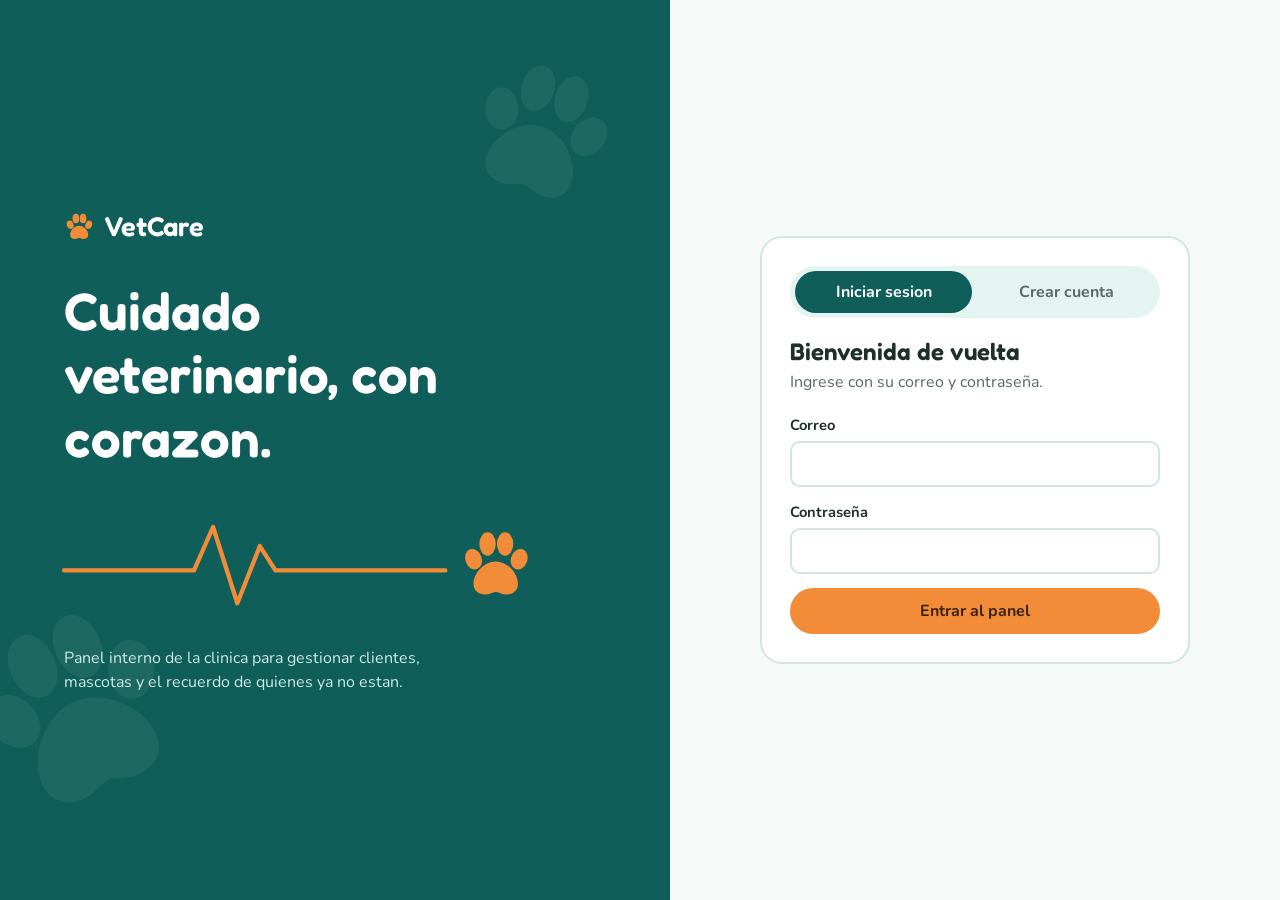
==== VetCare.Api/wwwroot/panel.html @ 8cc8a95c "VetCare: avance del proyecto" ====
<!DOCTYPE html>
<html lang="es">
<head>
  <meta charset="utf-8">
  <meta name="viewport" content="width=device-width, initial-scale=1">
  <title>VetCare | Panel</title>
  <link rel="preconnect" href="https://fonts.googleapis.com">
  <link rel="preconnect" href="https://fonts.gstatic.com" crossorigin>
  <link href="https://fonts.googleapis.com/css2?family=Fredoka:wght@500;600&family=Nunito:wght@400;600;700&display=swap" rel="stylesheet">
  <link rel="stylesheet" href="css/estilos.css">
</head>
<body>
  <svg width="0" height="0" style="position:absolute" aria-hidden="true">
    <symbol id="huella" viewBox="0 0 64 64">
      <ellipse cx="13" cy="29" rx="7" ry="9" transform="rotate(-20 13 29)"/>
      <ellipse cx="25" cy="16" rx="7" ry="10"/>
      <ellipse cx="40" cy="16" rx="7" ry="10"/>
      <ellipse cx="52" cy="29" rx="7" ry="9" transform="rotate(20 52 29)"/>
      <path d="M32 31c-10 0-19 10-19 19 0 7 6 10 12 9 4-1 5-2 7-2s3 1 7 2c6 1 12-2 12-9 0-9-9-19-19-19z"/>
    </symbol>
  </svg>

  <header class="barra">
    <div class="logotipo"><svg class="icono"><use href="#huella"/></svg> VetCare</div>
    <nav class="pestanas" role="tablist" aria-label="Secciones">
      <button class="pestana" role="tab" aria-selected="true" data-vista="clientes">Clientes</button>
      <button class="pestana" role="tab" aria-selected="false" data-vista="mascotas">Mascotas</button>
      <button class="pestana" role="tab" aria-selected="false" data-vista="memorial">Memorial</button>
    </nav>
    <div class="usuario">
      <span class="usuario__nombre" id="nombreUsuario"></span>
      <span class="insignia" id="rolUsuario"></span>
      <button class="boton boton--suave boton--chico" id="botonSalir" type="button">Cerrar sesion</button>
    </div>
  </header>

  <main class="contenido">
    <!-- ===== Clientes ===== -->
    <section id="vista-clientes">
      <div class="encabezado-vista">
        <div>
          <h2>Clientes</h2>
          <p>Dueños de las mascotas que atiende la clinica.</p>
        </div>
        <div class="herramientas">
          <input id="buscarCliente" type="search" placeholder="Buscar por nombre o documento" aria-label="Buscar cliente">
          <button class="boton boton--naranja" id="botonNuevoCliente" type="button" data-escritura>Nuevo cliente</button>
        </div>
      </div>
      <div class="tabla-envoltura">
        <table>
          <thead><tr><th>Nombre</th><th>Documento</th><th>Telefono</th><th>Correo</th><th></th></tr></thead>
          <tbody id="cuerpoClientes"></tbody>
        </table>
      </div>
      <div id="vacioClientes" class="vacio" hidden>
        <svg class="icono"><use href="#huella"/></svg>
        <p>Todavia no hay clientes que coincidan. Registre el primero con el boton Nuevo cliente.</p>
      </div>
    </section>

    <!-- ===== Mascotas ===== -->
    <section id="vista-mascotas" hidden>
      <div class="encabezado-vista">
        <div>
          <h2>Mascotas</h2>
          <p>Pacientes activos de la clinica.</p>
        </div>
        <div class="herramientas">
          <select id="filtroCliente" aria-label="Filtrar por cliente"><option value="">Todos los clientes</option></select>
          <button class="boton boton--naranja" id="botonNuevaMascota" type="button" data-escritura>Nueva mascota</button>
        </div>
      </div>
      <div id="cuadriculaMascotas" class="cuadricula"></div>
      <div id="vacioMascotas" class="vacio" hidden>
        <svg class="icono"><use href="#huella"/></svg>
        <p>No hay mascotas activas para este filtro.</p>
      </div>
    </section>

    <!-- ===== Memorial ===== -->
    <section id="vista-memorial" hidden>
      <div class="encabezado-vista">
        <div>
          <h2>Memorial</h2>
          <p>Mascotas que ya no estan. Su historial se conserva y nunca se borra.</p>
        </div>
      </div>
      <div id="cuadriculaMemorial" class="cuadricula"></div>
      <div id="vacioMemorial" class="vacio" hidden>
        <svg class="icono"><use href="#huella"/></svg>
        <p>El memorial esta vacio.</p>
      </div>
    </section>
  </main>

  <!-- ===== Dialogo cliente ===== -->
  <dialog id="dialogoCliente">
    <form id="formCliente" novalidate>
      <div class="dialogo__cabecera"><h3 id="tituloCliente">Nuevo cliente</h3></div>
      <div class="dialogo__cuerpo">
        <p class="mensaje-error" id="errorCliente" role="alert" hidden></p>
        <input type="hidden" id="clienteId">
        <div class="rejilla-2">
          <div class="campo"><label for="clienteNombre">Nombre</label><input id="clienteNombre" required></div>
          <div class="campo"><label for="clienteApellido">Apellido</label><input id="clienteApellido" required></div>
          <div class="campo"><label for="clienteDocumento">Documento (DPI)</label><input id="clienteDocumento" inputmode="numeric" maxlength="13" required><small>13 digitos</small></div>
          <div class="campo"><label for="clienteTelefono">Telefono</label><input id="clienteTelefono" inputmode="numeric" maxlength="8" required><small>8 digitos</small></div>
        </div>
        <div class="campo"><label for="clienteCorreo">Correo (opcional)</label><input id="clienteCorreo" type="email"></div>
        <div class="campo"><label for="clienteDireccion">Direccion (opcional)</label><input id="clienteDireccion"></div>
      </div>
      <div class="dialogo__pie">
        <button class="boton boton--suave" type="button" data-cerrar>Cancelar</button>
        <button class="boton" type="submit">Guardar cliente</button>
      </div>
    </form>
  </dialog>

  <!-- ===== Dialogo mascota ===== -->
  <dialog id="dialogoMascota">
    <form id="formMascota" novalidate>
      <div class="dialogo__cabecera"><h3 id="tituloMascota">Nueva mascota</h3></div>
      <div class="dialogo__cuerpo">
        <p class="mensaje-error" id="errorMascota" role="alert" hidden></p>
        <input type="hidden" id="mascotaId">
        <div class="rejilla-2">
          <div class="campo"><label for="mascotaNombre">Nombre</label><input id="mascotaNombre" required></div>
          <div class="campo"><label for="mascotaCliente">Dueño</label><select id="mascotaCliente" required></select></div>
          <div class="campo"><label for="mascotaEspecie">Especie</label><select id="mascotaEspecie" required></select></div>
          <div class="campo"><label for="mascotaRaza">Raza</label><select id="mascotaRaza" required></select></div>
          <div class="campo"><label for="mascotaSexo">Sexo</label>
            <select id="mascotaSexo" required><option value="Macho">Macho</option><option value="Hembra">Hembra</option></select></div>
          <div class="campo"><label for="mascotaNacimiento">Fecha de nacimiento</label><input id="mascotaNacimiento" type="date"></div>
          <div class="campo"><label for="mascotaPeso">Peso (kg)</label><input id="mascotaPeso" type="number" step="0.01" min="0.01" max="200"></div>
          <div class="campo"><label for="mascotaColor">Color</label><input id="mascotaColor"></div>
        </div>
      </div>
      <div class="dialogo__pie">
        <button class="boton boton--suave" type="button" data-cerrar>Cancelar</button>
        <button class="boton" type="submit">Guardar mascota</button>
      </div>
    </form>
  </dialog>

  <!-- ===== Dialogo fallecimiento ===== -->
  <dialog id="dialogoFallecimiento">
    <form id="formFallecimiento" novalidate>
      <div class="dialogo__cabecera"><h3 id="tituloFallecimiento">Registrar fallecimiento</h3></div>
      <div class="dialogo__cuerpo">
        <p class="dialogo__aviso">La mascota saldra de la lista activa y pasara al Memorial. Su historial se conserva.</p>
        <p class="mensaje-error" id="errorFallecimiento" role="alert" hidden></p>
        <input type="hidden" id="fallecimientoId">
        <div class="campo"><label for="fallecimientoFecha">Fecha de fallecimiento</label><input id="fallecimientoFecha" type="date" required></div>
        <div class="campo"><label for="fallecimientoCausa">Causa (opcional)</label><input id="fallecimientoCausa" maxlength="200"></div>
        <div class="campo"><label for="fallecimientoObservaciones">Observaciones (opcional)</label><textarea id="fallecimientoObservaciones" rows="3" maxlength="500"></textarea></div>
      </div>
      <div class="dialogo__pie">
        <button class="boton boton--suave" type="button" data-cerrar>Cancelar</button>
        <button class="boton boton--peligro" type="submit">Registrar fallecimiento</button>
      </div>
    </form>
  </dialog>

  <div id="avisos" aria-live="polite"></div>

  <script src="js/api.js"></script>
  <script src="js/panel.js"></script>
</body>
</html>
---- VetCare.Api/wwwroot/css/estilos.css ----
:root {
  --verde-profundo: #0f5e5a;
  --verde-oscuro: #0a4440;
  --turquesa: #2ba6a0;
  --menta: #e3f4f1;
  --papel: #f5faf9;
  --blanco: #ffffff;
  --naranja: #f28c38;
  --naranja-suave: #fff0e0;
  --coral: #c93f3f;
  --tinta: #1f2d2b;
  --gris: #586a67;
  --linea: #d3e5e2;
  --radio: 14px;
  --fuente-titulo: "Fredoka", "Trebuchet MS", system-ui, sans-serif;
  --fuente-texto: "Nunito", "Segoe UI", system-ui, sans-serif;
}

* { box-sizing: border-box; }

body {
  margin: 0;
  background: var(--papel);
  color: var(--tinta);
  font-family: var(--fuente-texto);
  font-size: 16px;
  line-height: 1.5;
}

h1, h2, h3 { font-family: var(--fuente-titulo); font-weight: 600; line-height: 1.2; margin: 0; }
button, input, select, textarea { font: inherit; color: inherit; }
:focus-visible { outline: 3px solid var(--naranja); outline-offset: 2px; }
.icono { width: 1.5em; height: 1.5em; fill: currentColor; flex: none; }
[hidden] { display: none !important; }

/* ---------- Botones ---------- */
.boton {
  display: inline-flex; align-items: center; justify-content: center; gap: .45rem;
  border: 2px solid var(--verde-profundo); background: var(--verde-profundo); color: var(--blanco);
  padding: .55rem 1.1rem; border-radius: 999px; font-weight: 700; cursor: pointer;
  transition: background .15s, color .15s, border-color .15s;
}
.boton:hover { background: var(--verde-oscuro); border-color: var(--verde-oscuro); }
.boton--suave { background: transparent; color: var(--verde-profundo); }
.boton--suave:hover { background: var(--menta); color: var(--verde-oscuro); }
.boton--naranja { background: var(--naranja); border-color: var(--naranja); color: #3b2108; }
.boton--naranja:hover { background: #e07a27; border-color: #e07a27; }
.boton--peligro { background: transparent; border-color: var(--coral); color: var(--coral); }
.boton--peligro:hover { background: var(--coral); color: var(--blanco); border-color: var(--coral); }
.boton--chico { padding: .3rem .8rem; font-size: .88rem; }
.boton:disabled { opacity: .6; cursor: wait; }

/* ---------- Formularios ---------- */
.campo { display: flex; flex-direction: column; gap: .3rem; margin-bottom: .9rem; }
.campo label { font-weight: 700; font-size: .92rem; }
.campo input, .campo select, .campo textarea {
  border: 2px solid var(--linea); border-radius: 10px; padding: .55rem .75rem; background: var(--blanco);
}
.campo input:focus, .campo select:focus, .campo textarea:focus { border-color: var(--turquesa); outline: none; box-shadow: 0 0 0 3px rgba(43,166,160,.25); }
.campo small { color: var(--gris); }
.rejilla-2 { display: grid; grid-template-columns: 1fr 1fr; gap: 0 1rem; }
.mensaje-error {
  background: #fdecec; color: #8a2323; border-left: 5px solid var(--coral);
  padding: .6rem .8rem; border-radius: 8px; margin: 0 0 1rem; font-size: .93rem;
}

/* ---------- Pantalla de acceso ---------- */
.acceso__contenedor { min-height: 100vh; display: grid; grid-template-columns: 1.1fr 1fr; }
.acceso__marca {
  position: relative; overflow: hidden; background: var(--verde-profundo); color: var(--blanco);
  padding: 3rem clamp(1.5rem, 5vw, 4rem); display: flex; flex-direction: column; justify-content: center; gap: 2rem;
}
.acceso__marca h1 { font-size: clamp(2rem, 4.2vw, 3.3rem); max-width: 14ch; }
.acceso__marca p { max-width: 38ch; color: #cfe9e5; margin: 0; }
.logotipo { display: flex; align-items: center; gap: .6rem; font-family: var(--fuente-titulo); font-size: 1.7rem; font-weight: 600; }
.logotipo .icono { color: var(--naranja); width: 1.9rem; height: 1.9rem; }
.latido { width: 100%; max-width: 520px; height: auto; overflow: visible; }
.latido path { fill: none; stroke: var(--naranja); stroke-width: 5; stroke-linecap: round; stroke-linejoin: round; }
.latido .huella-final { fill: var(--naranja); stroke: none; }
.latido .linea { stroke-dasharray: 900; stroke-dashoffset: 900; animation: dibujar 2.6s ease-out .3s forwards; }
.latido .huella-final { opacity: 0; animation: aparecer .5s ease-out 2.6s forwards; }
@keyframes dibujar { to { stroke-dashoffset: 0; } }
@keyframes aparecer { to { opacity: 1; } }
.huella-fondo { position: absolute; color: #fff; opacity: .06; width: 150px; height: 150px; pointer-events: none; }
.acceso__formulario { display: flex; align-items: center; justify-content: center; padding: 2rem 1.25rem; }
.tarjeta {
  width: 100%; max-width: 430px; background: var(--blanco); border: 2px solid var(--linea);
  border-radius: 22px; padding: 1.75rem;
}
.tarjeta h2 { font-size: 1.5rem; margin-bottom: .25rem; }
.tarjeta .sub { color: var(--gris); margin: 0 0 1.25rem; }

/* ---------- Pestanas ---------- */
.pestanas { display: flex; gap: .35rem; }
.pestana {
  border: 0; background: transparent; padding: .55rem 1rem; border-radius: 999px;
  font-weight: 700; color: var(--gris); cursor: pointer;
}
.pestana:hover { background: var(--menta); color: var(--verde-profundo); }
.pestana[aria-selected="true"] { background: var(--verde-profundo); color: var(--blanco); }
.pestanas--tarjeta { margin-bottom: 1.25rem; background: var(--menta); padding: .3rem; border-radius: 999px; }
.pestanas--tarjeta .pestana { flex: 1; }

/* ---------- Panel ---------- */
.barra {
  position: sticky; top: 0; z-index: 5; display: flex; align-items: center; gap: 1.25rem; flex-wrap: wrap;
  padding: .7rem clamp(1rem, 3vw, 2rem); background: var(--blanco); border-bottom: 3px solid var(--verde-profundo);
}
.barra .logotipo { color: var(--verde-profundo); font-size: 1.45rem; }
.barra .pestanas { flex: 1; }
.usuario { display: flex; align-items: center; gap: .6rem; }
.usuario__nombre { font-weight: 700; }
.insignia { background: var(--naranja-suave); color: #8a4a0f; border-radius: 999px; padding: .1rem .7rem; font-size: .82rem; font-weight: 700; }
.contenido { max-width: 1180px; margin: 0 auto; padding: 1.75rem clamp(1rem, 3vw, 2rem) 4rem; }
.encabezado-vista { display: flex; align-items: end; justify-content: space-between; gap: 1rem; flex-wrap: wrap; margin-bottom: 1.25rem; }
.encabezado-vista h2 { font-size: 1.7rem; color: var(--verde-profundo); }
.encabezado-vista p { margin: .15rem 0 0; color: var(--gris); }
.herramientas { display: flex; gap: .6rem; flex-wrap: wrap; align-items: center; }
.herramientas input, .herramientas select {
  border: 2px solid var(--linea); border-radius: 999px; padding: .5rem 1rem; background: var(--blanco); min-width: 220px;
}

.tabla-envoltura { background: var(--blanco); border: 2px solid var(--linea); border-radius: var(--radio); overflow-x: auto; }
table { width: 100%; border-collapse: collapse; min-width: 720px; }
th { text-align: left; background: var(--menta); color: var(--verde-oscuro); font-family: var(--fuente-titulo); font-weight: 500; padding: .7rem 1rem; }
td { padding: .7rem 1rem; border-top: 1px solid var(--linea); vertical-align: middle; }
tbody tr:hover { background: #fafefd; }
td.acciones { white-space: nowrap; text-align: right; display: flex; gap: .4rem; justify-content: flex-end; }

.cuadricula { display: grid; grid-template-columns: repeat(auto-fill, minmax(290px, 1fr)); gap: 1.1rem; }
.mascota {
  background: var(--blanco); border: 2px solid var(--linea); border-radius: var(--radio); padding: 1.1rem 1.2rem;
  display: flex; flex-direction: column; gap: .5rem; border-top: 6px solid var(--turquesa);
}
.mascota__cabecera { display: flex; align-items: center; gap: .8rem; }
.mascota__avatar {
  width: 3.4rem; height: 3.4rem; border-radius: 50%; background: var(--menta); display: grid; place-items: center; font-size: 1.9rem;
}
.mascota h3 { font-size: 1.3rem; color: var(--verde-profundo); }
.mascota .raza { color: var(--gris); font-size: .92rem; }
.mascota dl { margin: .3rem 0; display: grid; grid-template-columns: auto 1fr; gap: .15rem .8rem; font-size: .93rem; }
.mascota dt { color: var(--gris); }
.mascota dd { margin: 0; font-weight: 600; }
.mascota__acciones { display: flex; gap: .4rem; flex-wrap: wrap; margin-top: auto; padding-top: .5rem; }

.mascota--memorial { border-top-color: #9db4b1; background: #fbfdfd; }
.mascota--memorial .mascota__avatar { filter: grayscale(.85); background: #eef3f2; }
.mascota--memorial h3 { color: #3d514e; }
.recuerdo { background: #f0f5f4; border-radius: 10px; padding: .6rem .8rem; font-size: .92rem; color: #3d514e; }
.recuerdo strong { display: block; }

.vacio { text-align: center; padding: 3rem 1rem; color: var(--gris); background: var(--blanco); border: 2px dashed var(--linea); border-radius: var(--radio); }
.vacio .icono { width: 3rem; height: 3rem; color: var(--turquesa); opacity: .6; }

/* ---------- Dialogos y avisos ---------- */
dialog {
  border: 0; border-radius: 20px; padding: 0; width: min(560px, 94vw); background: var(--blanco); color: var(--tinta);
  box-shadow: 0 20px 60px rgba(10, 68, 64, .35);
}
dialog::backdrop { background: rgba(10, 68, 64, .55); }
.dialogo__cabecera { background: var(--verde-profundo); color: var(--blanco); padding: 1rem 1.4rem; border-radius: 20px 20px 0 0; }
.dialogo__cabecera h3 { font-size: 1.3rem; }
.dialogo__cuerpo { padding: 1.3rem 1.4rem .4rem; }
.dialogo__pie { display: flex; justify-content: flex-end; gap: .6rem; padding: .6rem 1.4rem 1.3rem; }
.dialogo__aviso { background: var(--naranja-suave); border-radius: 10px; padding: .6rem .8rem; margin-bottom: 1rem; font-size: .93rem; }

#avisos { position: fixed; right: 1rem; bottom: 1rem; display: flex; flex-direction: column; gap: .5rem; z-index: 20; }
.aviso { background: var(--verde-oscuro); color: var(--blanco); padding: .7rem 1.1rem; border-radius: 12px; font-weight: 700; max-width: 340px; }
.aviso--error { background: var(--coral); }

@media (max-width: 860px) {
  .acceso__contenedor { grid-template-columns: 1fr; }
  .acceso__marca { padding: 2rem 1.5rem; gap: 1.2rem; }
  .rejilla-2 { grid-template-columns: 1fr; }
  .barra { gap: .6rem; }
}
@media (prefers-reduced-motion: reduce) {
  .latido .linea { animation: none; stroke-dashoffset: 0; }
  .latido .huella-final { animation: none; opacity: 1; }
}
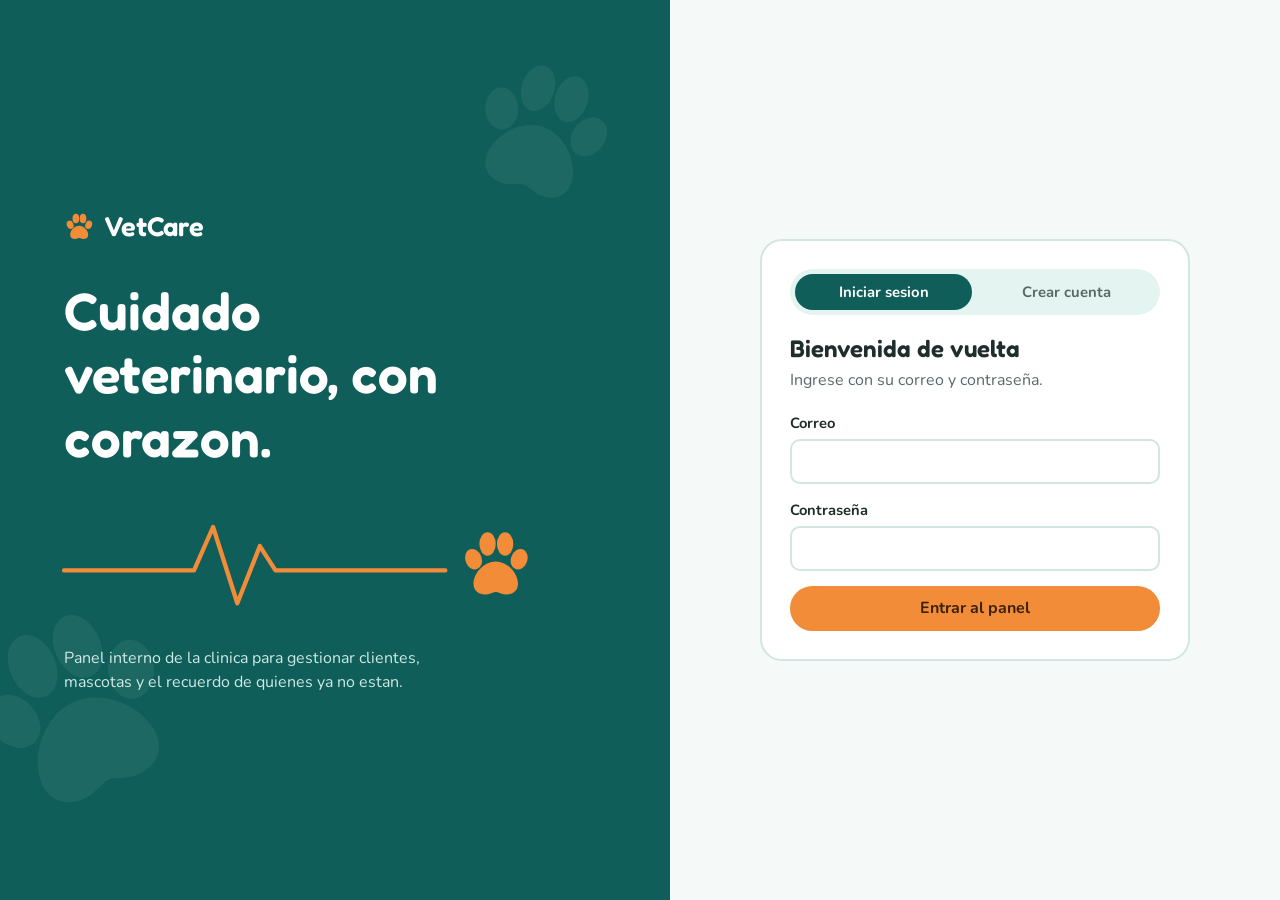
==== commit 9ed3b333: "VetCare: proyecto" ====
--- a/VetCare.Api/wwwroot/panel.html
+++ b/VetCare.Api/wwwroot/panel.html
@@ -132,7 +132,17 @@
           <div class="campo"><label for="mascotaSexo">Sexo</label>
             <select id="mascotaSexo" required><option value="Macho">Macho</option><option value="Hembra">Hembra</option></select></div>
           <div class="campo"><label for="mascotaNacimiento">Fecha de nacimiento</label><input id="mascotaNacimiento" type="date"></div>
-          <div class="campo"><label for="mascotaPeso">Peso (kg)</label><input id="mascotaPeso" type="number" step="0.01" min="0.01" max="200"></div>
+          <div class="campo">
+            <label for="mascotaPeso">Peso</label>
+            <div class="peso-entrada">
+              <input id="mascotaPeso" type="number" step="0.01" min="0.01" inputmode="decimal">
+              <select id="mascotaUnidadPeso" aria-label="Unidad de peso">
+                <option value="kg">kg</option>
+                <option value="lb">lb</option>
+              </select>
+            </div>
+            <small id="pesoEquivalente" aria-live="polite">Escriba el peso para ver su equivalente.</small>
+          </div>
           <div class="campo"><label for="mascotaColor">Color</label><input id="mascotaColor"></div>
         </div>
       </div>
@@ -166,5 +176,6 @@
 
   <script src="js/api.js"></script>
   <script src="js/panel.js"></script>
+  <script src="js/modulos.js"></script>
 </body>
 </html>
--- a/VetCare.Api/wwwroot/css/estilos.css
+++ b/VetCare.Api/wwwroot/css/estilos.css
@@ -63,6 +63,10 @@
   background: #fdecec; color: #8a2323; border-left: 5px solid var(--coral);
   padding: .6rem .8rem; border-radius: 8px; margin: 0 0 1rem; font-size: .93rem;
 }
+
+.peso-entrada { display: flex; gap: .5rem; }
+.peso-entrada input { flex: 1; min-width: 0; }
+.peso-entrada select { width: 5.5rem; flex: none; }
 
 /* ---------- Pantalla de acceso ---------- */
 .acceso__contenedor { min-height: 100vh; display: grid; grid-template-columns: 1.1fr 1fr; }
@@ -178,3 +182,15 @@
   .latido .linea { animation: none; stroke-dashoffset: 0; }
   .latido .huella-final { animation: none; opacity: 1; }
 }
+
+/* ---------- Modulos adicionales ---------- */
+.campo--completo { grid-column: 1 / -1; }
+.barra .pestanas { flex-wrap: wrap; }
+.pestana { padding: .45rem .85rem; font-size: .93rem; }
+.estado { display: inline-block; padding: .1rem .7rem; border-radius: 999px; font-size: .82rem; font-weight: 700; }
+.estado--programada, .estado--pendiente { background: var(--naranja-suave); color: #8a4a0f; }
+.estado--completada, .estado--pagada { background: var(--menta); color: var(--verde-oscuro); }
+.estado--cancelada, .estado--anulada { background: #eef3f2; color: #586a67; text-decoration: line-through; }
+.stock-bajo { color: var(--coral); }
+dialog .tabla-envoltura, dialog table { min-width: 0; }
+dialog table { width: 100%; }
